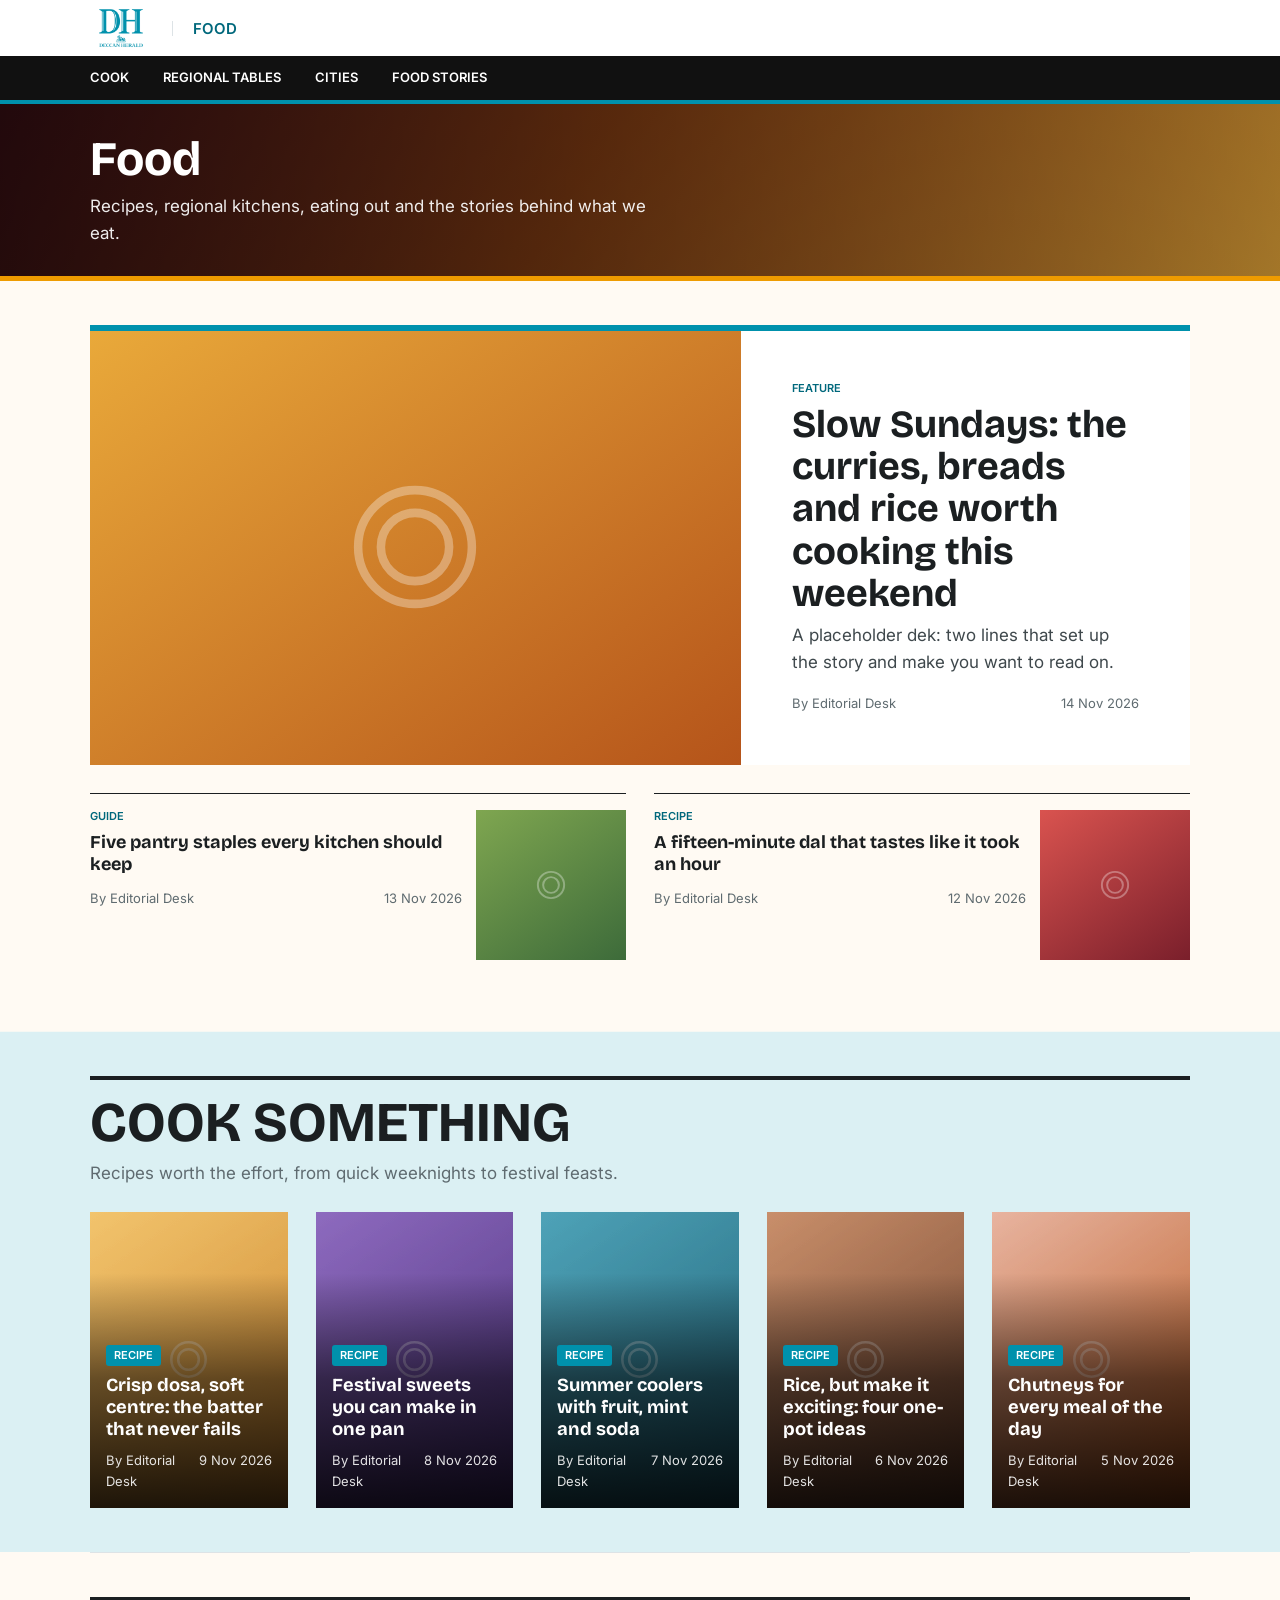
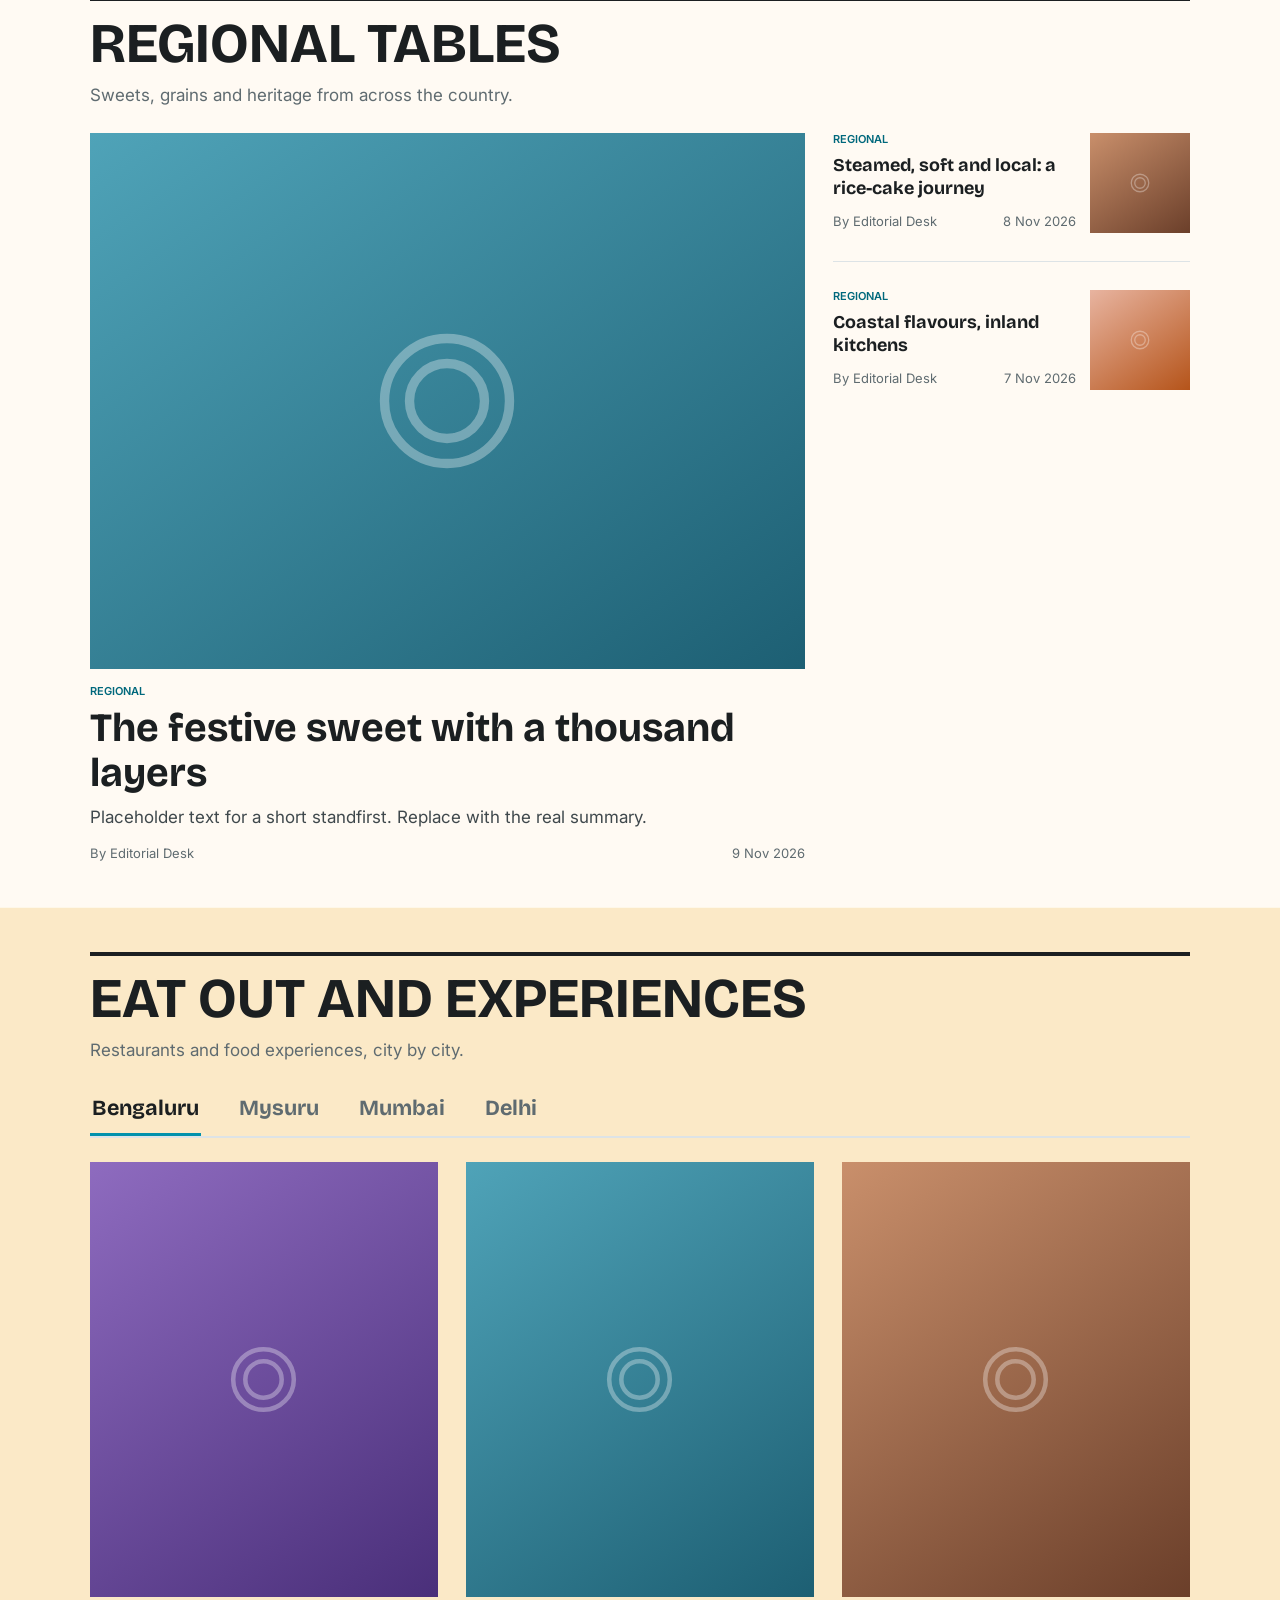
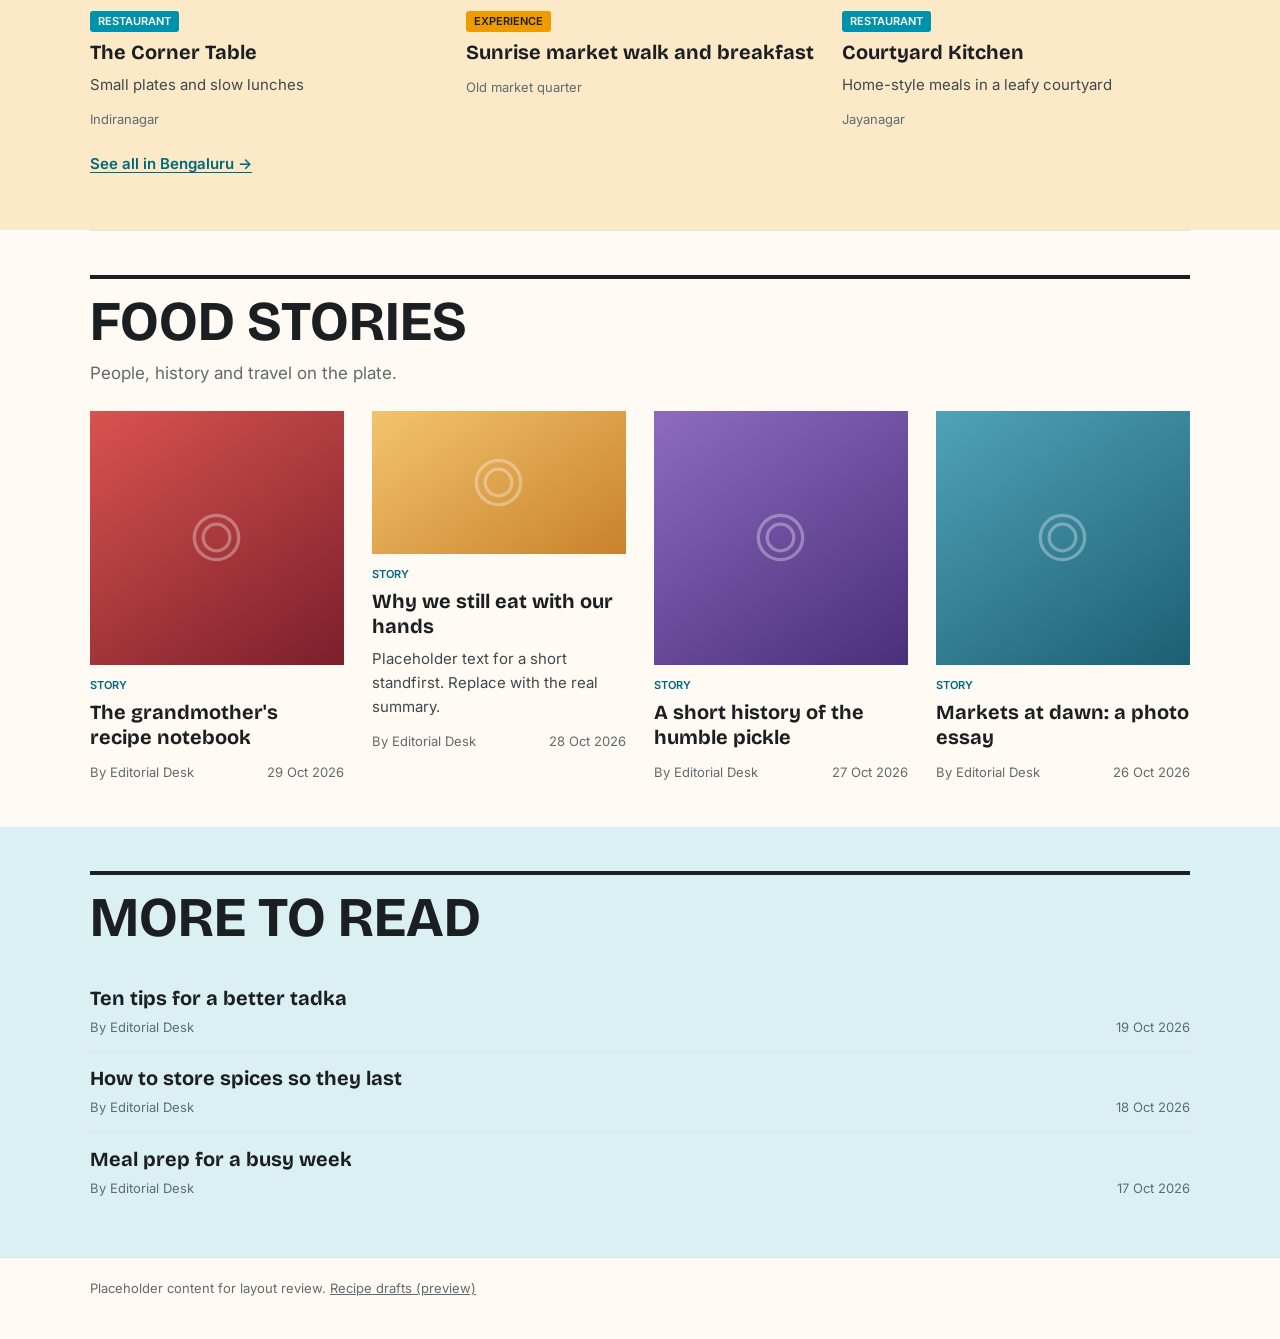
==== index.html @ 2c907ed9 "Build Food section preview: DH and PV landings and tabular recipe pages Landing pages (index.html, i" ====
<!doctype html>
<html lang="en">
<head>
  <meta charset="utf-8">
  <meta name="viewport" content="width=device-width, initial-scale=1">
  <meta name="theme-color" content="#0091ac">
  <meta name="robots" content="noindex, nofollow"><!-- Preview only. Replace with the real robots/canonical tags when hosting is confirmed. -->
  <title>Food | Deccan Herald</title>
  <meta name="description" content="Recipes, regional kitchens, eating out and the stories behind what we eat, from Deccan Herald.">
  <link rel="icon" type="image/svg+xml" href="https://images.assettype.com/deccanherald/2026-10-08/by28kjz8/favicon-pv.svg">
    <link rel="preconnect" href="https://fonts.googleapis.com">
  <link rel="preconnect" href="https://fonts.gstatic.com" crossorigin>
  <link rel="stylesheet" href="https://fonts.googleapis.com/css2?family=Bricolage+Grotesque:opsz,wght@12..96,600..800&family=Inter:wght@400;500;600;700&family=Noto+Sans+Kannada:wght@400;600;700&display=swap">
  <link rel="stylesheet" href="site/style.css">
  <script src="site/common.js" defer></script>
  <script src="site/main.js" defer></script>
</head>
<body class="brand-dh">
  <a class="skip-link" href="#stories">Skip to stories</a>
  <header class="top">
    <div class="top-inner">
      <a class="publisher" href="https://www.deccanherald.com/" aria-label="Deccan Herald home"><img src="site/assets/dh-blue-logo-high.png" alt="Deccan Herald" height="44"></a>
      <span class="section-name" data-food-title>Food</span>
    </div>
    <div class="subnav"><nav class="top-nav" data-food-nav aria-label="Food sections"></nav></div>
  </header>
  <main>
    <section class="masthead">
      <div class="wrap">
        <h1 data-food-title>Food</h1>
        <p data-food-descriptor>Recipes, regional kitchens, eating out and the stories behind what we eat.</p>
      </div>
    </section>
    <div class="wrap" id="stories" data-food-root data-layout="content/placeholder-landing.json" data-recipe-page="recipe.html" tabindex="-1">
      <p class="loading">Loading stories…</p>
      <noscript><p class="load-error">This page needs JavaScript to list stories. Visit <a href="https://www.deccanherald.com/lifestyle/food-and-drink">Food &amp; Drink on Deccan Herald</a>.</p></noscript>
    </div>
  </main>
  <footer class="foot"><div class="wrap"><p>Placeholder content for layout review. <a href="recipe.html">Recipe drafts (preview)</a></p></div></footer>
</body>
</html>
---- site/style.css ----
/* Food section · DH and PV. Brand colours and logos follow Common Design/style-guide.html (DH #0091AC, PV #B82831).
   Fonts: Bricolage Grotesque (headlines) + Inter (text), Noto Sans Kannada for Kannada glyphs on PV.
   Images are placeholders with per-card aspect ratios (.ar-*); card rows become swipeable carousels on mobile. */

:root{
  --brand-primary:#0091ac;--brand-secondary:#00a9c7;--brand-highlight:#ee9b00;
  --font-headline:"Bricolage Grotesque","Noto Sans Kannada",system-ui,sans-serif;
  --font-subhead:"Inter","Noto Sans Kannada",system-ui,sans-serif;
  --font-body:"Inter","Noto Sans Kannada",system-ui,sans-serif;
  --head-weight:700;--sub-weight:600;--body-weight:400;
  --ink:#1b1f21;--muted:#5f6b70;--paper:#fffaf3;--card:#fff;--line:#dde3e6;
  --wrap:1180px;--pad:clamp(16px,4vw,40px);--gap:clamp(16px,2.4vw,28px)
}
.brand-pv{
  --brand-primary:#b82831;--brand-secondary:#b82831;--brand-highlight:#f08c44
}
*{box-sizing:border-box}
html{scroll-behavior:smooth;scroll-padding-top:130px}
[hidden]{display:none!important}
/* Derived brand tokens live on body, next to the brand class, so each brand recomputes them from its own primary. */
body{--accent-ink:color-mix(in srgb,var(--brand-primary) 72%,#000);--chip-bg:color-mix(in srgb,var(--brand-primary) 12%,#fff);--band:color-mix(in srgb,var(--brand-primary) 14%,#fff);--band-warm:color-mix(in srgb,var(--brand-highlight) 22%,#fff);--deep:color-mix(in srgb,var(--brand-primary) 80%,#000);
  margin:0;background:var(--paper);color:var(--ink);font:var(--body-weight) 16px/1.6 var(--font-body);-webkit-font-smoothing:antialiased;overflow-wrap:anywhere}
body.brand-pv{line-height:1.75}
img{max-width:100%;height:auto;display:block}
a{color:inherit}
h1,h2,h3,h4,p,ul,ol,dl,dd{margin:0}
ul,ol{padding:0}
button{font:inherit}
.wrap{max-width:var(--wrap);margin:0 auto;padding:0 var(--pad)}
.visually-hidden{position:absolute!important;width:1px;height:1px;overflow:hidden;clip:rect(0 0 0 0);white-space:nowrap}
.skip-link{position:absolute;left:8px;top:-64px;z-index:300;background:#fff;color:var(--ink);padding:10px 16px;font-family:var(--font-subhead);font-weight:var(--sub-weight);text-decoration:none}
.skip-link:focus{top:8px}
a:focus-visible,button:focus-visible,summary:focus-visible,[tabindex]:focus-visible{outline:3px solid var(--brand-highlight);outline-offset:3px;border-radius:2px}
[data-food-root]:focus{outline:none}

/* Header: white bar with the approved logo, then a black uppercase nav strip (Bon Appetit). */
.top{position:sticky;top:0;z-index:100;background:#fff}
.top-inner{max-width:var(--wrap);margin:0 auto;padding:4px var(--pad);display:flex;align-items:center;gap:0 20px;min-height:56px}
.publisher{display:inline-flex;align-items:center;min-height:48px}
.publisher img{height:44px;width:auto}
.brand-pv .publisher img{height:34px}
.section-name{font:var(--sub-weight) 15px/1 var(--font-subhead);text-transform:uppercase;padding-left:20px;border-left:1px solid var(--line);color:var(--accent-ink)}
.brand-pv .section-name{text-transform:none;font-size:18px}
.subnav{background:#111;border-bottom:4px solid var(--brand-primary)}
.top-nav{display:flex;gap:2px;overflow-x:auto;max-width:var(--wrap);margin:0 auto;padding:0 calc(var(--pad) - 16px);scrollbar-width:none}
.top-nav::-webkit-scrollbar{display:none}
.top-nav a{display:inline-flex;align-items:center;min-height:44px;padding:0 16px;white-space:nowrap;color:#fff;text-decoration:none;font:var(--sub-weight) 13px var(--font-subhead);text-transform:uppercase;border-bottom:3px solid transparent}
.brand-pv .top-nav a{text-transform:none;font-size:15px}
.top-nav a:hover{border-bottom-color:var(--brand-highlight)}
.top-nav a:focus-visible{outline-color:#fff}
@media(max-width:700px){.section-name{display:none}}

/* Masthead: slim photo bar under a dark overlay (photo set in the layout JSON), spice-toned gradient as fallback */
.masthead{padding:clamp(16px,2.6vw,28px) 0;margin-bottom:clamp(20px,3vw,32px);color:#fff;background:linear-gradient(90deg,rgb(0 0 0/.72),rgb(0 0 0/.30)),var(--masthead-image,none) center/cover,linear-gradient(120deg,#7a1f2b,#b5541a 45%,#e9a93a);border-bottom:5px solid var(--brand-highlight)}
.masthead h1{font:var(--head-weight) clamp(2rem,4.5vw,3rem)/1.15 var(--font-headline)}
.brand-pv .masthead h1{line-height:1.3}
.masthead p{margin-top:6px;max-width:52ch;color:#fff;opacity:.92;font-size:1.0625rem}

/* Shared story parts */
.tags{display:flex;flex-wrap:wrap;gap:6px 12px;margin-bottom:8px}
.tag{font:var(--sub-weight) 11px/1.2 var(--font-subhead);text-transform:uppercase;color:var(--accent-ink)}
.brand-pv .tag{text-transform:none;font-size:12px}
.tag-video,.tag-premium{padding:4px 7px;border-radius:3px}
.tag-video{background:var(--ink);color:#fff}
.tag-premium{background:#fff;color:var(--ink);box-shadow:inset 0 0 0 1px var(--ink)}
.headline{font:var(--head-weight) 1.25rem/1.25 var(--font-headline)}
.brand-pv .headline{line-height:1.45}
.headline a{text-decoration:none}
.headline a:hover{text-decoration:underline;text-decoration-thickness:2px;text-underline-offset:3px;text-decoration-color:var(--brand-primary)}
.dek{margin-top:8px;color:#3f484c;font-size:.9375rem}
.meta{margin-top:auto;padding-top:12px;display:flex;justify-content:space-between;gap:12px;font-size:13px;color:var(--muted)}
.meta .date{margin-left:auto;white-space:nowrap}
.caption{margin-top:10px;font-size:12px;color:var(--muted);font-style:italic}
.art{display:block;position:relative;aspect-ratio:var(--ar,3/2);overflow:hidden;background:linear-gradient(145deg,var(--t1,#ddd),var(--t2,#bbb))}
.art:after{content:"";position:absolute;inset:0;opacity:.32;background:url("data:image/svg+xml,%3Csvg xmlns='http://www.w3.org/2000/svg' viewBox='0 0 64 64' fill='none' stroke='white' stroke-width='3'%3E%3Ccircle cx='32' cy='32' r='20'/%3E%3Ccircle cx='32' cy='32' r='12'/%3E%3C/svg%3E") center/28% no-repeat}
.art img{position:absolute;inset:0;width:100%;height:100%;object-fit:cover;z-index:1}
.art.has-img:after{display:none}
.ar-wide{--ar:3/2}.ar-wide2{--ar:16/9}.ar-43{--ar:4/3}.ar-square{--ar:1/1}.ar-portrait{--ar:4/5}.ar-tall{--ar:2/3}
.text-link{display:inline-flex;align-items:center;min-height:44px;font:var(--sub-weight) 15px var(--font-subhead);color:var(--accent-ink);text-decoration:underline;text-underline-offset:3px}
.button{display:inline-flex;align-items:center;justify-content:center;min-height:44px;padding:0 20px;border-radius:999px;background:var(--brand-highlight);color:var(--ink);font:var(--sub-weight) 15px var(--font-subhead);text-decoration:none;border:0;cursor:pointer}
.button:hover{background:color-mix(in srgb,var(--brand-highlight) 82%,#000)}
.button-quiet{background:transparent;color:var(--ink);box-shadow:inset 0 0 0 2px var(--ink)}
.button-quiet:hover{background:var(--ink);color:#fff}

/* Modules */
.module{padding:clamp(24px,4vw,44px) 0;border-top:1px solid var(--line)}
.module:first-child{border-top:0;padding-top:12px}
/* Every second module sits on a full-width tinted band; the clip keeps the band from widening the page. */
.module:nth-of-type(4n){--band:var(--band-warm)}
.module:nth-of-type(even){border-top:0;background:var(--band);box-shadow:0 0 0 100vmax var(--band);clip-path:inset(0 -100vmax)}
.module-head{margin-bottom:24px;padding-top:14px;border-top:4px solid var(--ink)}
.module-head h2{font:var(--head-weight) clamp(2rem,5vw,3.5rem)/1.05 var(--font-headline)}
.brand-dh .module-head h2{text-transform:uppercase;}
.brand-pv .module-head h2{line-height:1.25}
.module-head .intro{margin-top:8px;color:var(--muted);font-size:1.0625rem}

/* Lead. Hero: a wide photo beside a light text panel, supporting stories in a row below.
   Split: a 4:3 card beside a rail of square-thumbnail rows, used by the middle module for a different shape. */
.lead{display:grid;gap:var(--gap)}
.lead-main{display:flex;flex-direction:column}
.lead-body{display:flex;flex-direction:column;flex:1;padding-top:16px}
.lead .headline{font-size:clamp(1.65rem,3.4vw,2.5rem);line-height:1.12}
.brand-pv .lead .headline{line-height:1.35}
.lead .dek{font-size:1.0625rem}
.lead-side{display:flex;flex-direction:column}
/* Rail rows: text on the left, a square thumbnail on the right, hairline between rows. */
.row{display:grid;grid-template-columns:minmax(0,1fr) minmax(88px,28%);grid-template-areas:"text art";gap:14px;align-items:start;padding:var(--gap) 0;border-bottom:1px solid var(--line)}
.row:first-child{padding-top:0}
.row:last-child{border-bottom:0;padding-bottom:0}
.row .art{grid-area:art}
.row-body{grid-area:text;display:flex;flex-direction:column;min-width:0}
.lead .row .headline{font-size:1.125rem;line-height:1.25}
.brand-pv .lead .row .headline{line-height:1.45}

.lead--hero .lead-main{display:grid;grid-template-columns:minmax(0,1fr);background:var(--card);border-top:6px solid var(--brand-primary)}
.lead--hero .lead-body{justify-content:center;padding:clamp(22px,4vw,52px)}
.lead--hero .lead-main .headline{font-size:clamp(1.7rem,3vw,2.7rem);line-height:1.1}
.brand-pv .lead--hero .lead-main .headline{line-height:1.3}
.lead--hero .lead-side{gap:0}
.lead--hero .row,.lead--hero .row:first-child{padding:16px 0 0;border:0;border-top:1px solid var(--ink);margin-bottom:var(--gap)}
@media(min-width:641px){.lead--hero .lead-side{display:grid;grid-template-columns:1fr 1fr;column-gap:var(--gap)}}
@media(min-width:1024px){.lead--hero .lead-main{grid-template-columns:minmax(0,1.45fr) minmax(0,1fr)}.lead--hero .lead-main .art{align-self:start}}
@media(max-width:640px){.lead--hero .lead-main{margin:0 calc(-1*var(--pad))}}
@media(max-width:1023px){.lead--split{grid-template-columns:1fr}.lead-side{margin-top:8px}.lead .row .headline{font-size:1rem}}
@media(min-width:1024px){.lead--split{grid-template-columns:2fr 1fr}}

/* Rails: a grid on desktop; below 1024px a swipeable scroll-snap carousel that bleeds to the screen edge. */
.rail{display:grid;gap:var(--gap);align-items:start}
.rail.cols-2{grid-template-columns:repeat(2,1fr)}.rail.cols-3{grid-template-columns:repeat(3,1fr)}
.rail.cols-4{grid-template-columns:repeat(4,1fr)}.rail.cols-5{grid-template-columns:repeat(5,1fr)}
.rail:focus-visible{outline-offset:-2px}
@media(max-width:1023px){
  .rail{display:flex;gap:14px;overflow-x:auto;scroll-snap-type:x mandatory;scroll-padding:0 var(--pad);margin:0 calc(-1*var(--pad));padding:0 var(--pad) 10px;scrollbar-width:none;-webkit-overflow-scrolling:touch;overscroll-behavior-x:contain}
  .rail::-webkit-scrollbar{display:none}
  .rail>*{flex:0 0 min(72%,340px);scroll-snap-align:start}
  .rail.pcards>*{flex-basis:min(56%,230px)}
}

/* Cards: borderless, image on top. */
.card{display:flex;flex-direction:column}
.card-body{padding:14px 0 0;display:flex;flex-direction:column;flex:1}

/* Portrait cards (The Hindu style): full-bleed 2:3 image, text on a dark gradient at the bottom. */
.pcard{position:relative;overflow:hidden;background:#000;color:#fff}
.pcard-link{display:block;position:relative;color:inherit;text-decoration:none}
.pcard-text{z-index:2;position:absolute;left:0;right:0;bottom:0;padding:72px 16px 16px;background:linear-gradient(to top,rgb(0 0 0/.86),rgb(0 0 0/.55) 55%,rgb(0 0 0/0));display:flex;flex-direction:column}
.pcard .headline{font-size:1.15rem;line-height:1.2;color:#fff}
.brand-pv .pcard .headline{line-height:1.4}
.pcard .tag{color:#fff;background:var(--brand-primary);padding:4px 8px;border-radius:3px}
.pcard .meta{color:#fff;opacity:.88;padding-top:10px}
.pcard-link:hover .headline{text-decoration:underline;text-underline-offset:3px;text-decoration-color:var(--brand-highlight)}
.pcard-link:focus-visible{outline-offset:-4px;outline-color:#fff}

/* Restaurant / experience labels on city cards */
.tag-restaurant,.tag-experience{padding:4px 8px;border-radius:3px}
.tag-restaurant{background:var(--brand-primary);color:#fff}
.tag-experience{background:var(--brand-highlight);color:var(--ink)}

/* City tabs: editorial underline tabs. Bold headline-font labels on a hairline; a heavy brand underline grows in under the active tab. */
.tabs-wrap{display:grid;gap:24px}
.tabs{display:flex;gap:clamp(20px,3vw,36px);border-bottom:2px solid var(--line);overflow-x:auto;scrollbar-width:none;max-width:100%}
.tabs::-webkit-scrollbar{display:none}
.tab{position:relative;flex:none;min-height:48px;padding:0 2px 6px;border:0;background:transparent;color:var(--muted);font:var(--head-weight) clamp(1.05rem,2vw,1.35rem)/1.2 var(--font-headline);cursor:pointer;white-space:nowrap;transition:color .2s}
.brand-pv .tab{line-height:1.5}
.tab:after{content:"";position:absolute;left:0;right:0;bottom:-2px;height:5px;background:var(--brand-primary);transform:scaleX(0);transform-origin:left;transition:transform .28s ease}
.tab:hover{color:var(--ink)}
.tab:hover:after{transform:scaleX(.35);background:var(--brand-highlight)}
.tab[aria-selected="true"]{color:var(--ink)}
.tab[aria-selected="true"]:after{transform:scaleX(1);background:var(--brand-primary)}
.tab:focus-visible{outline:3px solid var(--brand-primary);outline-offset:2px}
.tab-panel{display:grid;gap:12px;animation:panel-in .3s ease}
@keyframes panel-in{from{opacity:0;transform:translateY(8px)}to{opacity:1;transform:none}}
@media(max-width:640px){.tabs{margin:0 calc(-1*var(--pad));padding:0 var(--pad)}}

/* Desktop hover effects (mouse only): photos zoom, headlines underline, portrait cards lift. */
.art img{transition:transform .6s cubic-bezier(.2,.7,.2,1)}
.pcard{transition:transform .3s ease,box-shadow .3s ease}
.pcard-text{transition:padding-bottom .3s ease}
.button,.text-link{transition:background .2s,color .2s,box-shadow .2s}
@media(hover:hover) and (pointer:fine){
  .card:hover .art img,.row:hover .art img,.pcard:hover .art img{transform:scale(1.07)}
  .card:hover .headline a,.row:hover .headline a,.lead-main:hover .headline a,.more-list li:hover .headline a{text-decoration:underline;text-decoration-thickness:2px;text-underline-offset:4px;text-decoration-color:var(--brand-primary)}
  .pcard:hover{transform:translateY(-6px);box-shadow:0 14px 28px rgb(0 0 0/.28)}
  .pcard:hover .pcard-text{padding-bottom:22px}
  .more-list li{transition:padding-left .25s ease}
  .more-list li:hover{padding-left:10px}
  .lead-main:hover .art img{transform:scale(1.04)}
  .top-nav a{transition:background .2s,border-color .2s}
  .top-nav a:hover{background:rgb(255 255 255/.1)}
  .text-link:hover{color:var(--brand-primary);text-decoration-thickness:2px}
  .button:hover{box-shadow:0 4px 12px rgb(0 0 0/.22)}
}
@media(prefers-reduced-motion:reduce){.tab,.tab:after,.tab-panel,.art img,.pcard,.pcard-text,.more-list li{transition:none;animation:none}}

@media(prefers-reduced-motion:reduce){.rail{scroll-behavior:auto}}

/* More list */
.more-list{list-style:none;display:grid;gap:0}
.more-list li{padding:14px 0;border-bottom:1px solid var(--line)}
.more-list li:last-child{border-bottom:0}
.more-list .meta{padding-top:6px}
.archive{padding:32px 0 clamp(32px,5vw,64px);text-align:center;border-top:1px solid var(--line);margin-top:8px}
.actions{display:flex;flex-wrap:wrap;align-items:center;gap:6px 20px;margin-top:16px}

/* Mobile: every headline clamps to 3 lines (full text stays in the DOM for screen readers) */
@media(max-width:767px){
  .headline a,.pcard .headline{display:-webkit-box;-webkit-box-orient:vertical;-webkit-line-clamp:3;line-clamp:3;overflow:hidden}
}

/* Reserved ad positions. Empty until the publisher's ad integration is wired in. Never place inside a recipe grid. */
.ad-slot{display:none;margin:8px auto;min-height:90px;align-items:center;justify-content:center;border:1px dashed var(--line);color:var(--muted);font-size:11px;text-transform:uppercase}
body.show-ad-slots .ad-slot{display:flex}
.loading,.load-error{padding:48px 0;color:var(--muted)}
.load-error{color:#8c2314}
.foot{border-top:1px solid var(--line);padding:20px 0 40px;color:var(--muted);font-size:13px}

/* Recipe page */
.recipe{padding-top:clamp(20px,4vw,40px);padding-bottom:64px}
.recipe-head h1{font:var(--head-weight) clamp(2rem,5vw,3.2rem)/1.1 var(--font-headline);margin-top:8px}
.brand-pv .recipe-head h1{line-height:1.3}
.recipe-head .dek{font-style:italic}
.facts{display:flex;flex-wrap:wrap;gap:4px 24px;margin-top:14px}
.facts dt{font-size:12px;text-transform:uppercase;color:var(--muted)}
.facts dd{font-family:var(--font-subhead);font-weight:var(--sub-weight);margin-bottom:4px}
.draft-note{margin-top:16px;padding:10px 14px;background:#fff4d6;border-left:4px solid var(--brand-highlight);font-size:14px}
.recipe h2{font:var(--head-weight) 1.5rem/1.2 var(--font-headline)}
.recipe h3{font:var(--head-weight) 1.2rem/1.2 var(--font-headline);margin:20px 0 10px}
.method{margin-top:28px}
.method-head{display:flex;flex-wrap:wrap;align-items:center;justify-content:space-between;gap:12px;margin-bottom:14px}
.toggle{display:flex;gap:6px;flex-wrap:wrap}
.toggle button{min-height:44px;padding:0 16px;border:1px solid var(--ink);background:#fff;color:var(--ink);font:var(--sub-weight) 14px var(--font-subhead);cursor:pointer;border-radius:999px}
.toggle button[aria-pressed="true"]{background:var(--ink);color:#fff}
.toggle .print-btn{border-color:var(--line)}

/* Recipe grid (Cooking for Engineers format): ingredients down the left, each operation a cell spanning the rows
   it combines, columns running left to right in order. Scrolls sideways inside .table-wrap on narrow screens. */
.table-wrap{overflow-x:auto;padding-bottom:4px}
/* Separate borders (not collapsed) so the sticky ingredient column keeps its lines while scrolling. */
table.recipe-grid{border-collapse:separate;border-spacing:0;background:var(--card);border:2px solid var(--brand-primary);min-width:100%}
.recipe-grid th,.recipe-grid td{border:0;border-right:1px solid var(--brand-primary);border-bottom:1px solid var(--brand-primary);padding:8px 10px;vertical-align:middle;font-size:15px;line-height:1.35}
.recipe-grid tr:last-child>*{border-bottom:0}
.recipe-grid td:last-child{border-right:0}
.recipe-grid .g-ingredient{text-align:left;font-weight:var(--body-weight);min-width:240px;max-width:360px;background:var(--card);position:sticky;left:0;z-index:1;box-shadow:2px 0 0 var(--brand-primary)}
.scroll-hint{margin-top:8px;font-size:13px;color:var(--muted)}
.recipe-grid .g-op{text-align:center;min-width:128px;max-width:200px;background:var(--chip-bg);font-family:var(--font-subhead);font-weight:var(--sub-weight);font-size:14px}
.recipe-grid .g-empty{border-right-color:var(--line);border-bottom-color:var(--line);background:var(--card)}
/* Recipe chooser (several recipes in one story, or every draft) */
.picker-group{margin-top:28px}
.picker-group h2{margin-bottom:12px}
.recipe-picker{list-style:none;display:grid;gap:12px;grid-template-columns:1fr}
.recipe-picker a{display:flex;flex-direction:column;gap:2px;min-height:44px;padding:14px 16px;background:var(--card);border:1px solid var(--line);border-left:4px solid var(--brand-primary);text-decoration:none}
.recipe-picker a:hover{border-color:var(--brand-primary)}
.picker-title{font:var(--head-weight) 1.125rem/1.35 var(--font-headline)}
.picker-sub{font-size:13px;color:var(--muted)}
@media(min-width:641px){.recipe-picker{grid-template-columns:repeat(2,1fr)}}
@media(min-width:1024px){.recipe-picker{grid-template-columns:repeat(3,1fr)}}

/* Phones: the same grid as nested boxes. Each box wraps what an operation combines; its action sits underneath. */
.g-nested{display:none}
.g-group{border:2px solid var(--brand-primary);background:var(--card)}
.g-group .g-group{margin:8px 8px 0;border-width:1px}
.g-leaf{padding:9px 12px;border-bottom:1px solid var(--line);font-size:15px;line-height:1.4}
.g-group>.g-group+.g-leaf,.g-group>.g-group+.g-group{margin-top:8px}
.g-action{padding:10px 12px;background:var(--chip-bg);font:var(--sub-weight) 14px/1.4 var(--font-subhead);border-top:1px solid var(--brand-primary)}
.g-action:before{content:"↓";margin-right:8px;color:var(--accent-ink);font-weight:700}
.g-group>.g-group:last-of-type{margin-bottom:8px}
@media(max-width:700px){
  .table-wrap{display:none}
  .g-nested{display:block}
}
.ingredient-list{list-style:none;display:grid;gap:10px}
.ingredient-list li{padding-bottom:10px;border-bottom:1px solid var(--line)}
.ingredient-list li:last-child{border-bottom:0;padding-bottom:0}
.discard{display:block;margin-top:6px;font-size:13px;font-weight:400;color:#8c2314}
.method-list{margin:0;padding-left:1.4rem;display:grid;gap:16px}
.method-list li::marker{font-weight:700;color:var(--accent-ink)}
.method-action{display:block;font-family:var(--font-subhead);font-weight:var(--sub-weight)}
.method-using{display:block;font-size:14px;color:var(--muted);margin-top:2px}
.notes{margin-top:32px;background:var(--card);border:1px solid var(--line);padding:12px 16px}
.notes summary{cursor:pointer;font-family:var(--font-subhead);font-weight:var(--sub-weight);min-height:44px;display:flex;align-items:center}
.notes ul{padding-left:1.2rem;margin-top:8px;display:grid;gap:8px}

@media print{
  .top,.no-print,.skip-link,.foot{display:none!important}
  body{background:#fff;font-size:12pt}
  .table-wrap{overflow:visible}
  .draft-note{border:1px solid #999;background:none}
}
@media(prefers-reduced-motion:reduce){html{scroll-behavior:auto}}
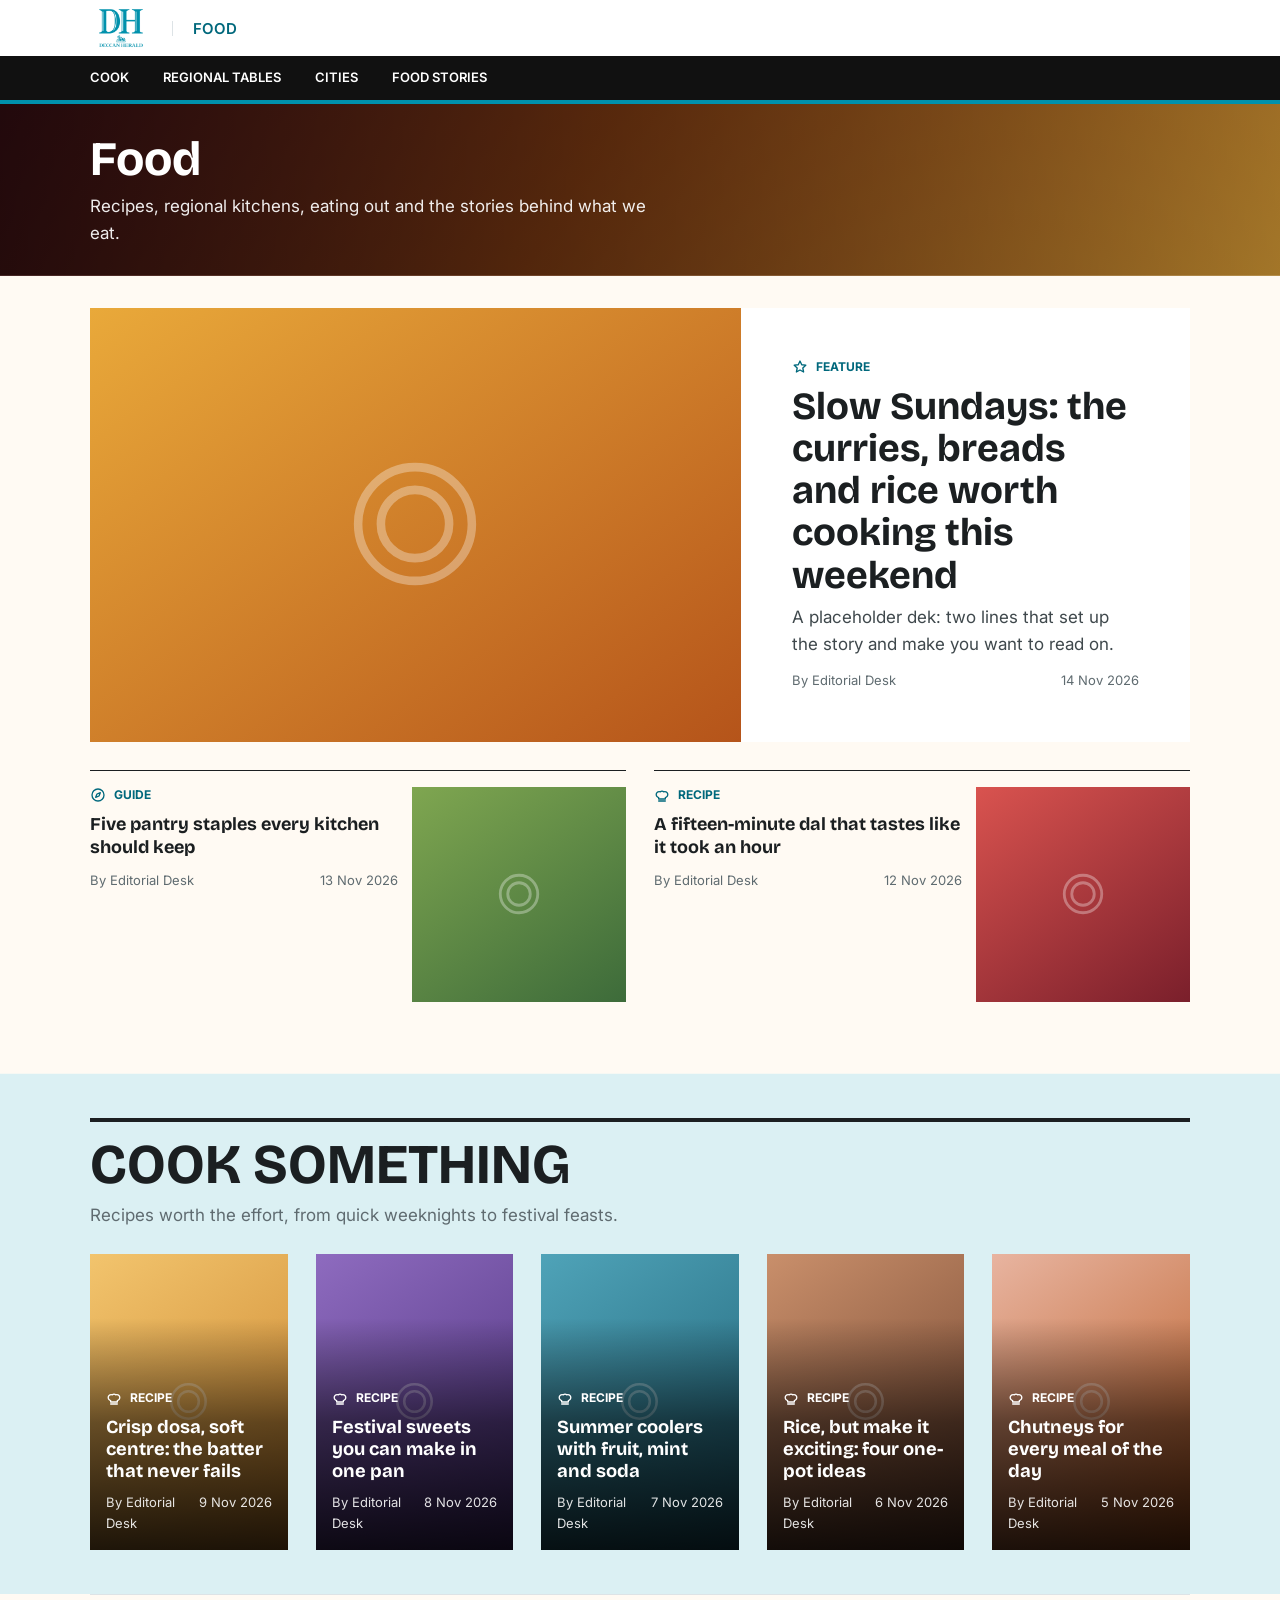
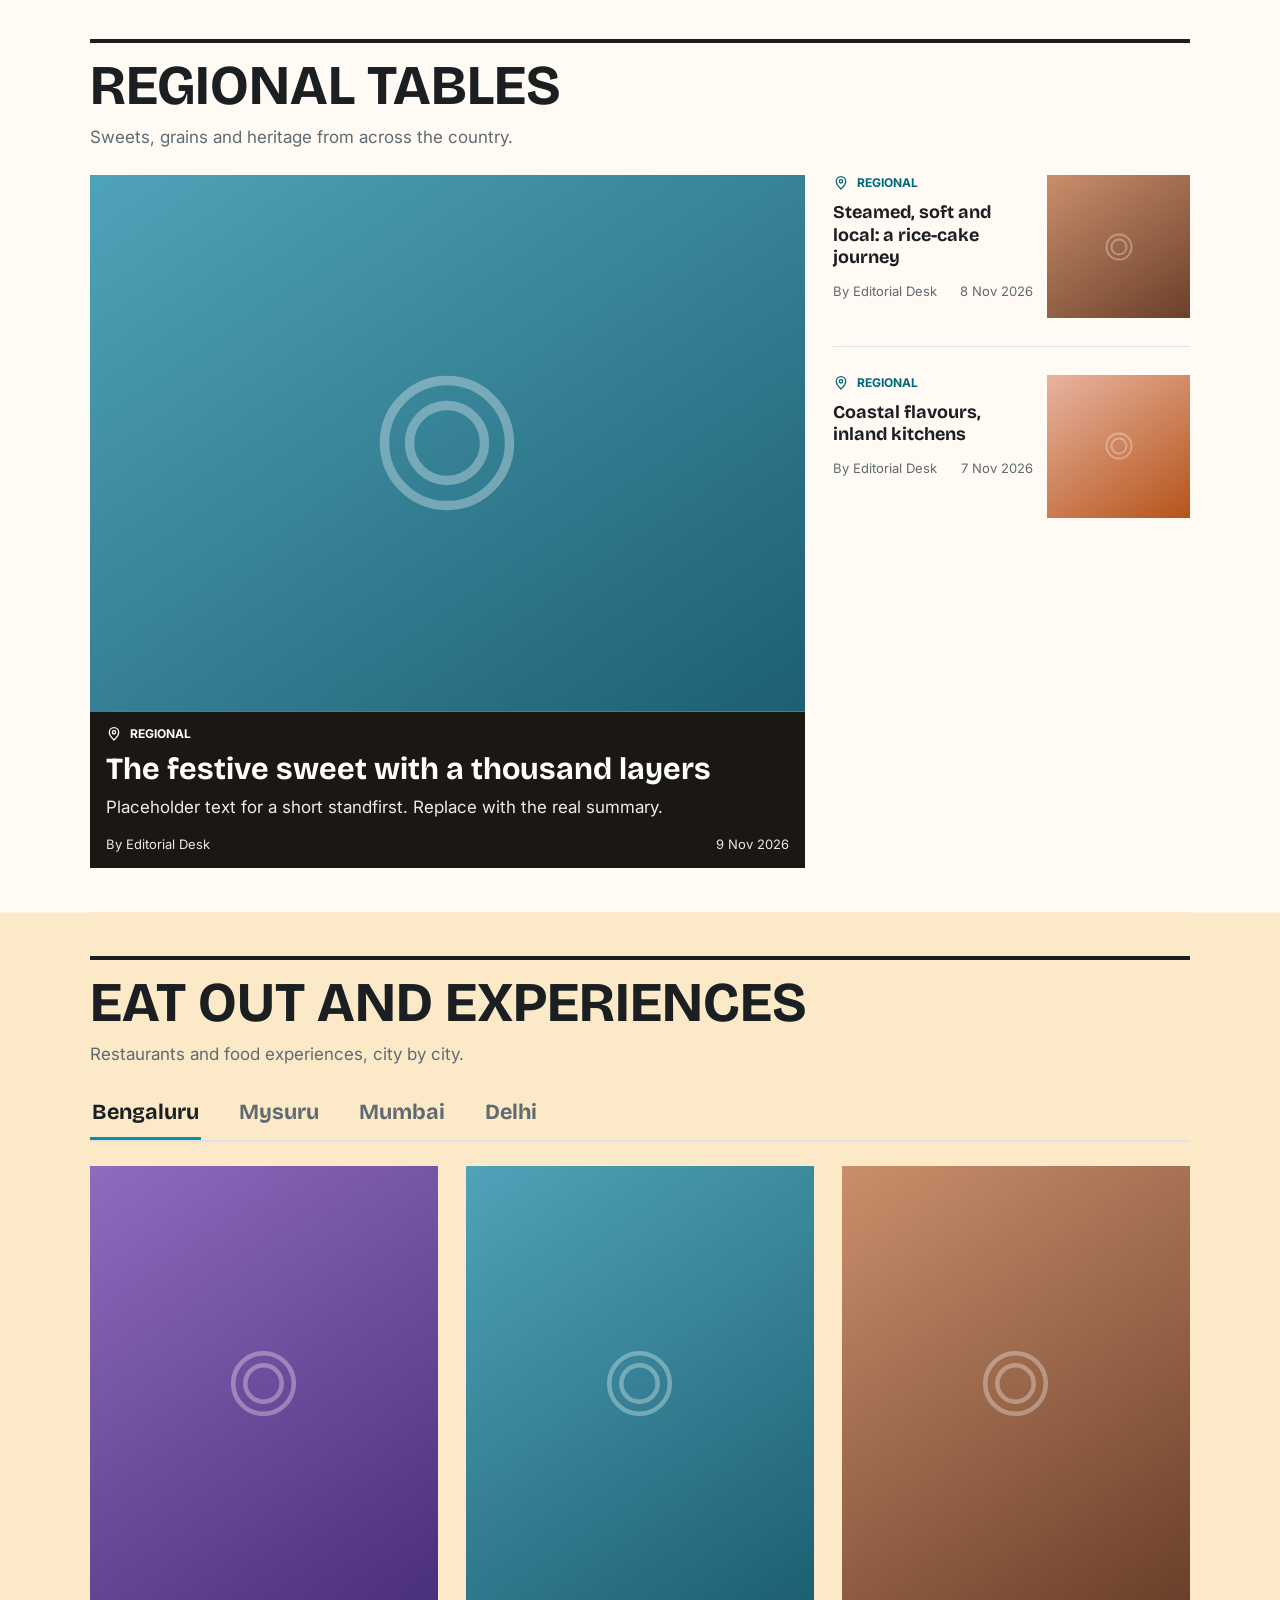
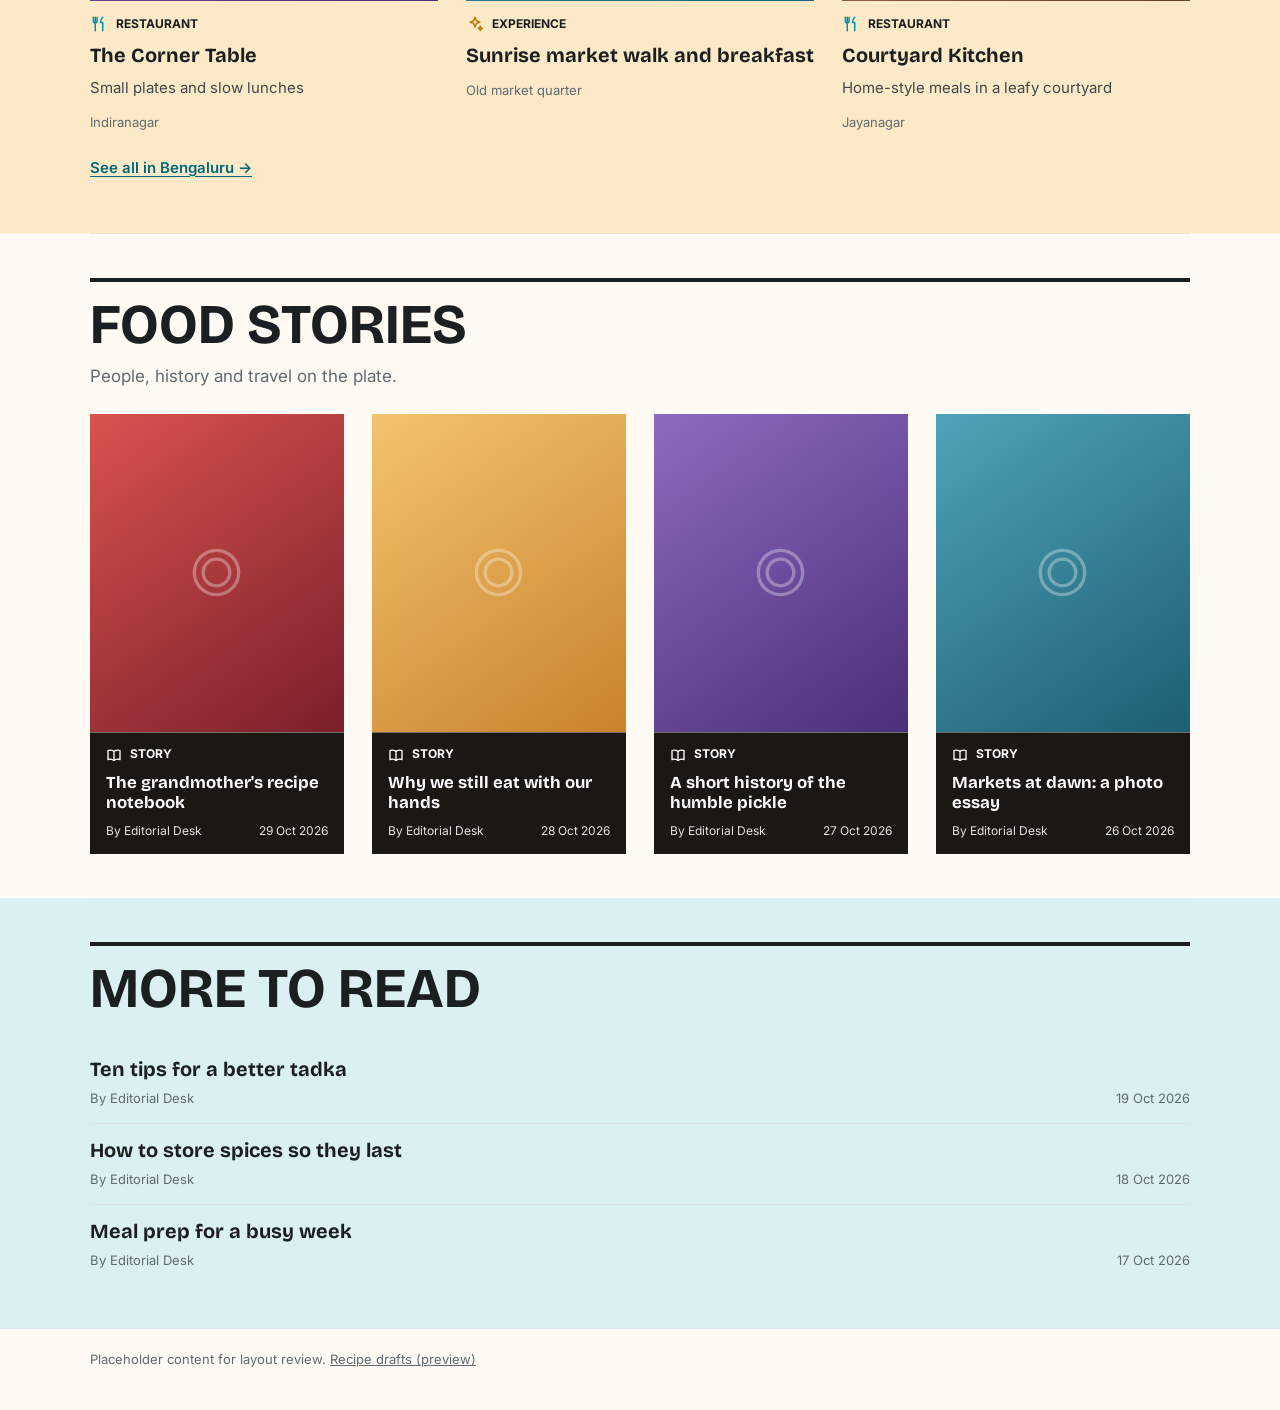
==== commit 29fa39ea: "Add story and section pages, working links, parallax, English/Kannada recipes - story.html: photo he" ====
--- a/index.html
+++ b/index.html
@@ -13,6 +13,8 @@
   <link rel="stylesheet" href="https://fonts.googleapis.com/css2?family=Bricolage+Grotesque:opsz,wght@12..96,600..800&family=Inter:wght@400;500;600;700&family=Noto+Sans+Kannada:wght@400;600;700&display=swap">
   <link rel="stylesheet" href="site/style.css">
   <script src="site/common.js" defer></script>
+  <script src="site/cards.js" defer></script>
+  <script src="site/parallax.js" defer></script>
   <script src="site/main.js" defer></script>
 </head>
 <body class="brand-dh">
--- a/site/style.css
+++ b/site/style.css
@@ -51,15 +51,16 @@
 @media(max-width:700px){.section-name{display:none}}
 
 /* Masthead: slim photo bar under a dark overlay (photo set in the layout JSON), spice-toned gradient as fallback */
-.masthead{padding:clamp(16px,2.6vw,28px) 0;margin-bottom:clamp(20px,3vw,32px);color:#fff;background:linear-gradient(90deg,rgb(0 0 0/.72),rgb(0 0 0/.30)),var(--masthead-image,none) center/cover,linear-gradient(120deg,#7a1f2b,#b5541a 45%,#e9a93a);border-bottom:5px solid var(--brand-highlight)}
+.masthead{padding:clamp(16px,2.6vw,28px) 0;margin-bottom:clamp(20px,3vw,32px);color:#fff;background:linear-gradient(90deg,rgb(0 0 0/.72),rgb(0 0 0/.30)),var(--masthead-image,none) center/cover,linear-gradient(120deg,#7a1f2b,#b5541a 45%,#e9a93a)}
 .masthead h1{font:var(--head-weight) clamp(2rem,4.5vw,3rem)/1.15 var(--font-headline)}
 .brand-pv .masthead h1{line-height:1.3}
 .masthead p{margin-top:6px;max-width:52ch;color:#fff;opacity:.92;font-size:1.0625rem}
 
 /* Shared story parts */
-.tags{display:flex;flex-wrap:wrap;gap:6px 12px;margin-bottom:8px}
-.tag{font:var(--sub-weight) 11px/1.2 var(--font-subhead);text-transform:uppercase;color:var(--accent-ink)}
-.brand-pv .tag{text-transform:none;font-size:12px}
+/* Kicker label: bold small caps with a small type icon in front (chips are kept for Video, Premium, Restaurant, Experience). */
+.tags{display:flex;flex-wrap:wrap;gap:6px 12px;margin-bottom:10px}
+.tag{display:inline-flex;align-items:center;gap:8px;font:700 12px/1.2 var(--font-subhead);text-transform:uppercase;color:var(--accent-ink)}
+.brand-pv .tag{text-transform:none;font-size:13px}
 .tag-video,.tag-premium{padding:4px 7px;border-radius:3px}
 .tag-video{background:var(--ink);color:#fff}
 .tag-premium{background:#fff;color:var(--ink);box-shadow:inset 0 0 0 1px var(--ink)}
@@ -84,7 +85,7 @@
 
 /* Modules */
 .module{padding:clamp(24px,4vw,44px) 0;border-top:1px solid var(--line)}
-.module:first-child{border-top:0;padding-top:12px}
+.module:first-child{border-top:0;padding-top:0}
 /* Every second module sits on a full-width tinted band; the clip keeps the band from widening the page. */
 .module:nth-of-type(4n){--band:var(--band-warm)}
 .module:nth-of-type(even){border-top:0;background:var(--band);box-shadow:0 0 0 100vmax var(--band);clip-path:inset(0 -100vmax)}
@@ -103,8 +104,8 @@
 .brand-pv .lead .headline{line-height:1.35}
 .lead .dek{font-size:1.0625rem}
 .lead-side{display:flex;flex-direction:column}
-/* Rail rows: text on the left, a square thumbnail on the right, hairline between rows. */
-.row{display:grid;grid-template-columns:minmax(0,1fr) minmax(88px,28%);grid-template-areas:"text art";gap:14px;align-items:start;padding:var(--gap) 0;border-bottom:1px solid var(--line)}
+/* Rail rows: text on the left, a square photo on the right (40% of the row), hairline between rows. */
+.row{display:grid;grid-template-columns:minmax(0,1fr) 40%;grid-template-areas:"text art";gap:14px;align-items:start;padding:var(--gap) 0;border-bottom:1px solid var(--line)}
 .row:first-child{padding-top:0}
 .row:last-child{border-bottom:0;padding-bottom:0}
 .row .art{grid-area:art}
@@ -112,7 +113,7 @@
 .lead .row .headline{font-size:1.125rem;line-height:1.25}
 .brand-pv .lead .row .headline{line-height:1.45}
 
-.lead--hero .lead-main{display:grid;grid-template-columns:minmax(0,1fr);background:var(--card);border-top:6px solid var(--brand-primary)}
+.lead--hero .lead-main{display:grid;grid-template-columns:minmax(0,1fr);background:var(--card)}
 .lead--hero .lead-body{justify-content:center;padding:clamp(22px,4vw,52px)}
 .lead--hero .lead-main .headline{font-size:clamp(1.7rem,3vw,2.7rem);line-height:1.1}
 .brand-pv .lead--hero .lead-main .headline{line-height:1.3}
@@ -146,15 +147,46 @@
 .pcard-text{z-index:2;position:absolute;left:0;right:0;bottom:0;padding:72px 16px 16px;background:linear-gradient(to top,rgb(0 0 0/.86),rgb(0 0 0/.55) 55%,rgb(0 0 0/0));display:flex;flex-direction:column}
 .pcard .headline{font-size:1.15rem;line-height:1.2;color:#fff}
 .brand-pv .pcard .headline{line-height:1.4}
-.pcard .tag{color:#fff;background:var(--brand-primary);padding:4px 8px;border-radius:3px}
+.pcard .tag{color:#fff}
 .pcard .meta{color:#fff;opacity:.88;padding-top:10px}
 .pcard-link:hover .headline{text-decoration:underline;text-underline-offset:3px;text-decoration-color:var(--brand-highlight)}
 .pcard-link:focus-visible{outline-offset:-4px;outline-color:#fff}
 
-/* Restaurant / experience labels on city cards */
-.tag-restaurant,.tag-experience{padding:4px 8px;border-radius:3px}
-.tag-restaurant{background:var(--brand-primary);color:#fff}
-.tag-experience{background:var(--brand-highlight);color:var(--ink)}
+/* Frosted-glass cards: the text panel sits directly below the photo (never over it). It is a translucent, square-edged slab that shows a
+   blurred continuation of the same photo (--glass-img, set by main.js) under a dark tint. Used by the Food stories row and the big regional card. */
+.rail.glass{align-items:stretch}
+.pcard--glass{display:flex;background:transparent}
+.pcard--glass .pcard-link{display:flex;flex-direction:column;width:100%}
+.pcard--glass .pcard-text,.lead--split .lead-body{position:relative;isolation:isolate;overflow:hidden;left:auto;right:auto;bottom:auto;padding:14px 16px;background:rgb(16 12 8/.9);border:0;border-top:1px solid rgb(255 255 255/.35);border-radius:0;color:#fff}
+.pcard--glass .pcard-text{flex:1}
+.lead--split .lead-body{flex:none}
+.pcard--glass .pcard-text:before,.lead--split .lead-body:before{content:"";position:absolute;inset:-40px;z-index:-2;background:var(--glass-img,none) center/cover;filter:blur(24px) saturate(1.5)}
+.pcard--glass .pcard-text:after,.lead--split .lead-body:after{content:"";position:absolute;inset:0;z-index:-1;background:rgb(16 12 8/.5)}
+.pcard--glass .headline{font-size:1.05rem}
+.pcard--glass .meta{padding-top:8px;font-size:12px}
+.lead--split .lead-main .headline{font-size:clamp(1.35rem,2.4vw,2rem);color:#fff}
+.lead--split .lead-main .dek,.lead--split .lead-main .meta,.lead--split .lead-main .tag{color:#fff}
+.lead--split .lead-main .dek{opacity:.92}
+.lead--split .lead-main .meta{opacity:.9}
+@media(max-width:1023px){.lead--split .lead-main .dek{display:none}}
+
+/* Kicker icons: one small SVG per type, drawn with a mask so it takes the label colour (white on photos). */
+.tag:before{content:"";flex:none;width:16px;height:16px;background:currentColor;-webkit-mask:var(--icon) center/contain no-repeat;mask:var(--icon) center/contain no-repeat}
+.tag-video:before,.tag-premium:before{display:none}
+.tag-feature{--icon:url("data:image/svg+xml,%3Csvg xmlns='http://www.w3.org/2000/svg' viewBox='0 0 24 24' fill='none' stroke='black' stroke-width='2' stroke-linecap='round' stroke-linejoin='round'%3E%3Cpath d='M12 3l2.6 5.6 6.1.7-4.5 4.2 1.2 6L12 16.5 6.6 19.5l1.2-6L3.3 9.3l6.1-.7z'/%3E%3C/svg%3E")}
+.tag-guide{--icon:url("data:image/svg+xml,%3Csvg xmlns='http://www.w3.org/2000/svg' viewBox='0 0 24 24' fill='none' stroke='black' stroke-width='2' stroke-linecap='round' stroke-linejoin='round'%3E%3Ccircle cx='12' cy='12' r='9'/%3E%3Cpath d='M15.5 8.5l-2 5-5 2 2-5z'/%3E%3C/svg%3E")}
+.tag-recipe{--icon:url("data:image/svg+xml,%3Csvg xmlns='http://www.w3.org/2000/svg' viewBox='0 0 24 24' fill='none' stroke='black' stroke-width='2' stroke-linecap='round' stroke-linejoin='round'%3E%3Cpath d='M7 18v-2.2A4.5 4.5 0 1 1 9.5 7.2a3.5 3.5 0 0 1 5 0A4.5 4.5 0 1 1 17 15.8V18z'/%3E%3Cpath d='M7 21h10'/%3E%3C/svg%3E")}
+.tag-story{--icon:url("data:image/svg+xml,%3Csvg xmlns='http://www.w3.org/2000/svg' viewBox='0 0 24 24' fill='none' stroke='black' stroke-width='2' stroke-linecap='round' stroke-linejoin='round'%3E%3Cpath d='M3 5.5C5 4.5 8.5 4.5 12 6.5c3.5-2 7-2 9-1V19c-2-1-5.5-1-9 1-3.5-2-7-2-9-1z'/%3E%3Cpath d='M12 6.5V20'/%3E%3C/svg%3E")}
+.tag-tips{--icon:url("data:image/svg+xml,%3Csvg xmlns='http://www.w3.org/2000/svg' viewBox='0 0 24 24' fill='none' stroke='black' stroke-width='2' stroke-linecap='round' stroke-linejoin='round'%3E%3Cpath d='M9 18h6M10 21h4'/%3E%3Cpath d='M12 3a6 6 0 0 0-3.5 10.9c.6.5 1 1.2 1 2.1h5c0-.9.4-1.6 1-2.1A6 6 0 0 0 12 3z'/%3E%3C/svg%3E")}
+.tag-regional{--icon:url("data:image/svg+xml,%3Csvg xmlns='http://www.w3.org/2000/svg' viewBox='0 0 24 24' fill='none' stroke='black' stroke-width='2' stroke-linecap='round' stroke-linejoin='round'%3E%3Cpath d='M12 21s7-6.2 7-11.5A7 7 0 0 0 5 9.5C5 14.8 12 21 12 21z'/%3E%3Ccircle cx='12' cy='9.5' r='2.5'/%3E%3C/svg%3E")}
+.tag-restaurant{--icon:url("data:image/svg+xml,%3Csvg xmlns='http://www.w3.org/2000/svg' viewBox='0 0 24 24' fill='none' stroke='black' stroke-width='2' stroke-linecap='round' stroke-linejoin='round'%3E%3Cpath d='M7 3v8M4.5 3v5a2.5 2.5 0 0 0 5 0V3M7 11v10'/%3E%3Cpath d='M17 3c-2 1.5-3 4-3 7h3v11'/%3E%3C/svg%3E")}
+.tag-experience{--icon:url("data:image/svg+xml,%3Csvg xmlns='http://www.w3.org/2000/svg' viewBox='0 0 24 24' fill='none' stroke='black' stroke-width='2' stroke-linecap='round' stroke-linejoin='round'%3E%3Cpath d='M12 3l1.8 4.7 4.7 1.8-4.7 1.8L12 16l-1.8-4.7-4.7-1.8 4.7-1.8z'/%3E%3Cpath d='M19 15l.8 2 2 .8-2 .8-.8 2-.8-2-2-.8 2-.8z'/%3E%3C/svg%3E")}
+
+/* Restaurant / experience labels on city cards: same kicker as the other types; the icon colour tells them apart */
+.tag-restaurant,.tag-experience{color:var(--ink)}
+.tag-restaurant:before,.tag-experience:before{width:18px;height:18px}
+.tag-restaurant:before{background:var(--brand-primary)}
+.tag-experience:before{background:color-mix(in srgb,var(--brand-highlight) 78%,#000)}
 
 /* City tabs: editorial underline tabs. Bold headline-font labels on a hairline; a heavy brand underline grows in under the active tab. */
 .tabs-wrap{display:grid;gap:24px}
@@ -173,18 +205,19 @@
 @media(max-width:640px){.tabs{margin:0 calc(-1*var(--pad));padding:0 var(--pad)}}
 
 /* Desktop hover effects (mouse only): photos zoom, headlines underline, portrait cards lift. */
-.art img{transition:transform .6s cubic-bezier(.2,.7,.2,1)}
+/* Photos are drawn 34% oversize; scroll parallax moves them with `translate` (--py vertical on page scroll, --px sideways on carousel swipe, set by main.js) and hover zooms with `scale`. */
+.art img{scale:var(--zoom,1.34);translate:var(--px,0px) var(--py,0px);transition:scale .6s cubic-bezier(.2,.7,.2,1);will-change:translate}
 .pcard{transition:transform .3s ease,box-shadow .3s ease}
 .pcard-text{transition:padding-bottom .3s ease}
 .button,.text-link{transition:background .2s,color .2s,box-shadow .2s}
 @media(hover:hover) and (pointer:fine){
-  .card:hover .art img,.row:hover .art img,.pcard:hover .art img{transform:scale(1.07)}
+  .card:hover .art img,.row:hover .art img,.pcard:hover .art img{--zoom:1.42}
   .card:hover .headline a,.row:hover .headline a,.lead-main:hover .headline a,.more-list li:hover .headline a{text-decoration:underline;text-decoration-thickness:2px;text-underline-offset:4px;text-decoration-color:var(--brand-primary)}
   .pcard:hover{transform:translateY(-6px);box-shadow:0 14px 28px rgb(0 0 0/.28)}
   .pcard:hover .pcard-text{padding-bottom:22px}
   .more-list li{transition:padding-left .25s ease}
   .more-list li:hover{padding-left:10px}
-  .lead-main:hover .art img{transform:scale(1.04)}
+  .lead-main:hover .art img{--zoom:1.39}
   .top-nav a{transition:background .2s,border-color .2s}
   .top-nav a:hover{background:rgb(255 255 255/.1)}
   .text-link:hover{color:var(--brand-primary);text-decoration-thickness:2px}
@@ -207,6 +240,56 @@
   .headline a,.pcard .headline{display:-webkit-box;-webkit-box-orient:vertical;-webkit-line-clamp:3;line-clamp:3;overflow:hidden}
 }
 
+/* Story page: full-bleed photo hero, narrow reading column with drop cap and pull quote, a full-width photo break, recipe callout,
+   share row, reading-progress bar and a "More from Food" row. Reuses the landing's kickers, buttons, rails and parallax. */
+[data-page-root]:focus{outline:none}
+a.section-name{text-decoration:none}
+a.section-name:hover{text-decoration:underline}
+.progress{position:fixed;top:0;left:0;right:0;height:5px;z-index:300;background:linear-gradient(90deg,var(--brand-primary),var(--brand-highlight));transform:scaleX(0);transform-origin:left}
+.ar-hero{--ar:16/9}
+.story-hero{position:relative;color:#fff;background:#000}
+.story-hero>.art{aspect-ratio:auto;height:clamp(460px,80vh,780px)}
+.story-hero:after{content:"";position:absolute;inset:0;z-index:2;pointer-events:none;background:linear-gradient(to top,rgb(0 0 0/.9) 0%,rgb(0 0 0/.58) 40%,rgb(0 0 0/.12) 72%,rgb(0 0 0/.4) 100%)}
+.story-hero-wrap{position:absolute;left:0;right:0;bottom:0;z-index:3;margin:0 auto;padding-bottom:clamp(24px,5vw,60px)}
+.story-hero-text{max-width:900px}
+.story-hero .tag{color:#fff}
+.story-title{margin:6px 0 14px;font:800 clamp(2.2rem,6.2vw,4.8rem)/1.02 var(--font-headline)}
+.brand-pv .story-title{line-height:1.25}
+.story-dek{max-width:46ch;font-size:clamp(1.05rem,2vw,1.4rem);line-height:1.45;opacity:.94}
+.back-link{display:inline-flex;align-items:center;min-height:44px;margin-bottom:6px;color:#fff;text-decoration:none;font:600 14px var(--font-subhead)}
+.back-link:hover{text-decoration:underline;text-underline-offset:3px}
+.byline{display:flex;flex-wrap:wrap;gap:6px 18px;margin-top:18px;font-size:14px;opacity:.92}
+.byline>*+*:before{content:"\2022";margin-right:18px;opacity:.65}
+
+.story-body{padding-top:clamp(28px,5vw,60px);padding-bottom:clamp(8px,2vw,24px)}
+.story-col{max-width:720px;margin:0 auto;font-size:1.125rem;line-height:1.75}
+.brand-pv .story-col{line-height:2}
+.story-col>p{margin:0 0 1.4em}
+.lede{font-size:1.3rem;line-height:1.6;font-weight:500}
+.brand-dh .lede:first-letter{float:left;padding:6px 14px 0 0;color:var(--brand-primary);font:800 5rem/.82 var(--font-headline)}
+.story-sub{margin:1.6em 0 .5em;font:800 clamp(1.7rem,3.6vw,2.4rem)/1.1 var(--font-headline)}
+.brand-dh .story-sub{text-transform:uppercase}
+.pullquote{margin:2.2em 0;padding:0 0 0 24px;border-left:7px solid var(--brand-highlight)}
+.pullquote p{margin:0;font:800 clamp(1.7rem,4vw,2.7rem)/1.15 var(--font-headline);color:var(--ink)}
+.brand-pv .pullquote p{line-height:1.45}
+.story-break{margin:clamp(20px,4vw,44px) 0}
+.story-break .art{aspect-ratio:auto;height:clamp(300px,54vh,580px)}
+.story-break figcaption{padding-top:10px;color:var(--muted);font-size:13px}
+
+.recipe-cta{margin:2.4em 0;padding:clamp(20px,3vw,34px);background:var(--card);border-top:6px solid var(--brand-highlight);box-shadow:0 12px 32px rgb(0 0 0/.14)}
+.recipe-cta h2{margin:4px 0 8px;font:800 clamp(1.5rem,3vw,2.1rem)/1.1 var(--font-headline)}
+.recipe-cta p{margin:0 0 16px;font-size:1rem;line-height:1.6;color:#3f484c}
+.recipe-cta .tags{margin-bottom:4px}
+
+.share{display:flex;flex-wrap:wrap;align-items:center;gap:10px;margin-top:2.4em;padding-top:20px;border-top:3px solid var(--ink);font:600 15px var(--font-subhead)}
+.share-btn{display:inline-flex;align-items:center;min-height:44px;padding:0 18px;border:2px solid var(--ink);background:transparent;color:var(--ink);font:600 14px var(--font-subhead);text-decoration:none;cursor:pointer;transition:background .2s,color .2s}
+.share-btn:hover{background:var(--ink);color:#fff}
+.share-btn:focus-visible{outline:3px solid var(--brand-primary);outline-offset:2px}
+
+.story-more{margin-top:clamp(32px,6vw,72px);background:var(--band);border-top:0}
+.section-page{padding-top:clamp(20px,3vw,36px);padding-bottom:clamp(40px,6vw,72px)}
+.section-back{margin-bottom:14px}
+
 /* Reserved ad positions. Empty until the publisher's ad integration is wired in. Never place inside a recipe grid. */
 .ad-slot{display:none;margin:8px auto;min-height:90px;align-items:center;justify-content:center;border:1px dashed var(--line);color:var(--muted);font-size:11px;text-transform:uppercase}
 body.show-ad-slots .ad-slot{display:flex}
@@ -215,7 +298,7 @@
 .foot{border-top:1px solid var(--line);padding:20px 0 40px;color:var(--muted);font-size:13px}
 
 /* Recipe page */
-.recipe{padding-top:clamp(20px,4vw,40px);padding-bottom:64px}
+.recipe{padding-top:0;padding-bottom:64px}
 .recipe-head h1{font:var(--head-weight) clamp(2rem,5vw,3.2rem)/1.1 var(--font-headline);margin-top:8px}
 .brand-pv .recipe-head h1{line-height:1.3}
 .recipe-head .dek{font-style:italic}
@@ -244,6 +327,12 @@
 .scroll-hint{margin-top:8px;font-size:13px;color:var(--muted)}
 .recipe-grid .g-op{text-align:center;min-width:128px;max-width:200px;background:var(--chip-bg);font-family:var(--font-subhead);font-weight:var(--sub-weight);font-size:14px}
 .recipe-grid .g-empty{border-right-color:var(--line);border-bottom-color:var(--line);background:var(--card)}
+.recipe-top{display:flex;flex-wrap:wrap;align-items:center;justify-content:space-between;gap:8px 16px}
+.lang-switch{display:inline-flex;border:2px solid var(--ink)}
+.lang-switch button{min-height:44px;padding:0 18px;border:0;background:transparent;color:var(--ink);font:600 14px var(--font-subhead);cursor:pointer;transition:background .2s,color .2s}
+.lang-switch button+button{border-left:2px solid var(--ink)}
+.lang-switch button[aria-pressed="true"]{background:var(--ink);color:#fff}
+.lang-switch button:focus-visible{outline:3px solid var(--brand-primary);outline-offset:2px}
 /* Recipe chooser (several recipes in one story, or every draft) */
 .picker-group{margin-top:28px}
 .picker-group h2{margin-bottom:12px}
